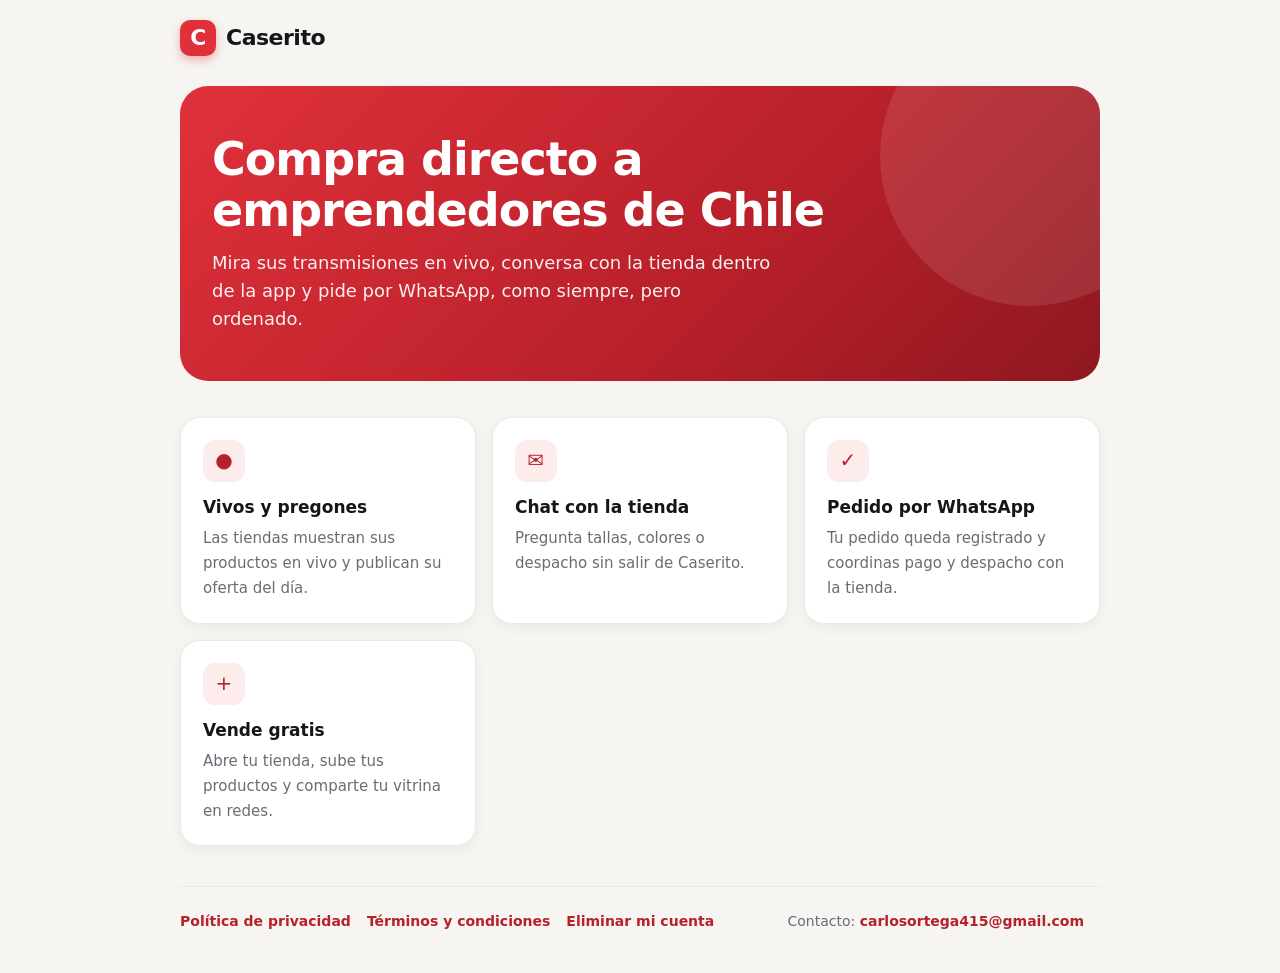
==== index.html @ 9cbbcf7a "Sitio de Caserito y políticas Co-Authored-By: Claude Opus 5.5 <noreply@anthropic.com> Claude-Session" ====
<!DOCTYPE html><html lang="es-CL"><head><meta charset="utf-8"><meta name="viewport" content="width=device-width, initial-scale=1">
<title>Caserito · Compra directo a emprendedores de Chile</title>
<meta name="description" content="Caserito: mira los vivos de emprendedores de Chile, conversa con la tienda y pide por WhatsApp.">
<style>
*{box-sizing:border-box}body{margin:0;font-family:system-ui,-apple-system,"Segoe UI",Roboto,sans-serif;color:#16161A;background:#F6F5F1;line-height:1.55}
.wrap{max-width:960px;margin:0 auto;padding:0 20px}
header{padding:20px 0}.brand{display:flex;align-items:center;gap:10px;font-weight:800;font-size:22px;letter-spacing:-.5px}
.logo{width:36px;height:36px;border-radius:10px;background:#E0313B;color:#fff;display:flex;align-items:center;justify-content:center;font-weight:800;box-shadow:0 4px 10px rgba(224,49,59,.35)}
.hero{background:linear-gradient(135deg,#E0313B,#B8202A 60%,#8E1720);color:#fff;border-radius:28px;padding:48px 32px;margin:10px 0 36px;position:relative;overflow:hidden}
.hero:before{content:"";position:absolute;right:-80px;top:-80px;width:300px;height:300px;border-radius:50%;background:rgba(255,255,255,.1)}
.hero h1{font-size:clamp(30px,5vw,46px);line-height:1.1;margin:0 0 14px;max-width:620px;letter-spacing:-1px;position:relative}
.hero p{font-size:18px;max-width:560px;opacity:.93;margin:0;position:relative}
.grid{display:grid;grid-template-columns:repeat(auto-fit,minmax(220px,1fr));gap:16px;margin-bottom:40px}
.card{background:#fff;border:1px solid #ECEAE4;border-radius:20px;padding:22px;box-shadow:0 4px 14px rgba(22,22,26,.05)}
.card b{display:block;font-size:17px;margin-bottom:6px}.card span{color:#6B6B76;font-size:15px}
.ic{width:42px;height:42px;border-radius:12px;background:#FDECEC;color:#B8202A;display:flex;align-items:center;justify-content:center;font-size:20px;margin-bottom:12px}
footer{border-top:1px solid #ECEAE4;padding:24px 0 40px;color:#6B6B76;font-size:14px;display:flex;flex-wrap:wrap;gap:16px;justify-content:space-between}
footer a{color:#B8202A;text-decoration:none;font-weight:600;margin-right:16px}
</style></head><body>
<div class="wrap">
<header><div class="brand"><div class="logo">C</div>Caserito</div></header>
<section class="hero"><h1>Compra directo a emprendedores de Chile</h1><p>Mira sus transmisiones en vivo, conversa con la tienda dentro de la app y pide por WhatsApp, como siempre, pero ordenado.</p></section>
<section class="grid">
<div class="card"><div class="ic">●</div><b>Vivos y pregones</b><span>Las tiendas muestran sus productos en vivo y publican su oferta del día.</span></div>
<div class="card"><div class="ic">✉</div><b>Chat con la tienda</b><span>Pregunta tallas, colores o despacho sin salir de Caserito.</span></div>
<div class="card"><div class="ic">✓</div><b>Pedido por WhatsApp</b><span>Tu pedido queda registrado y coordinas pago y despacho con la tienda.</span></div>
<div class="card"><div class="ic">+</div><b>Vende gratis</b><span>Abre tu tienda, sube tus productos y comparte tu vitrina en redes.</span></div>
</section>
<footer><div><a href="privacidad.html">Política de privacidad</a><a href="terminos.html">Términos y condiciones</a><a href="eliminar-cuenta.html">Eliminar mi cuenta</a></div><div>Contacto: <a href="mailto:carlosortega415@gmail.com">carlosortega415@gmail.com</a></div></footer>
</div></body></html>
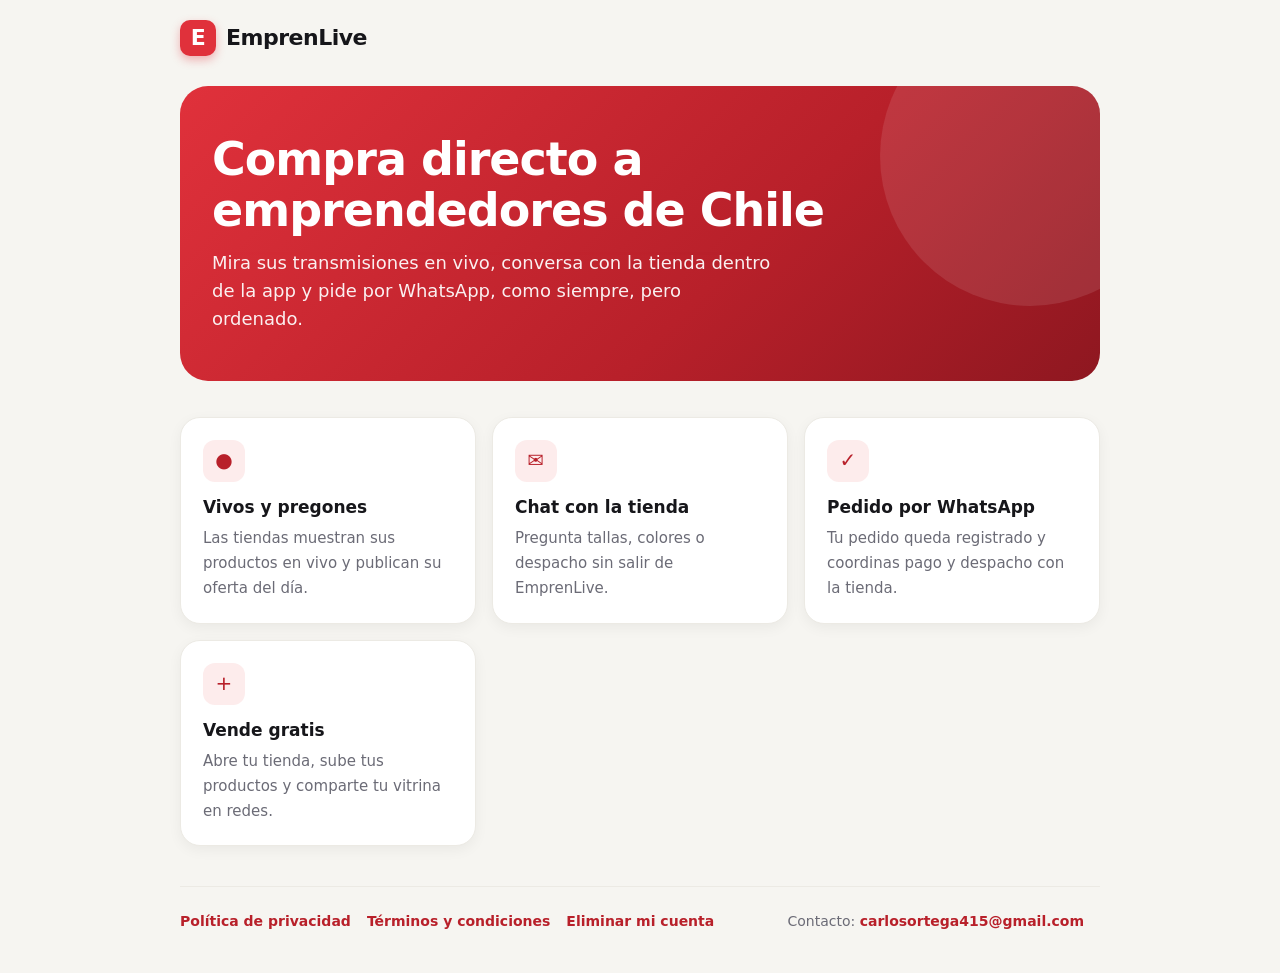
==== commit 6356646b: "Nuevo nombre: EmprenLive; política con vivos y cámara Co-Authored-By: Claude Opus 5.5 <noreply@anthr" ====
--- a/index.html
+++ b/index.html
@@ -1,6 +1,6 @@
 <!DOCTYPE html><html lang="es-CL"><head><meta charset="utf-8"><meta name="viewport" content="width=device-width, initial-scale=1">
-<title>Caserito · Compra directo a emprendedores de Chile</title>
-<meta name="description" content="Caserito: mira los vivos de emprendedores de Chile, conversa con la tienda y pide por WhatsApp.">
+<title>EmprenLive · Compra directo a emprendedores de Chile</title>
+<meta name="description" content="EmprenLive: mira los vivos de emprendedores de Chile, conversa con la tienda y pide por WhatsApp.">
 <style>
 *{box-sizing:border-box}body{margin:0;font-family:system-ui,-apple-system,"Segoe UI",Roboto,sans-serif;color:#16161A;background:#F6F5F1;line-height:1.55}
 .wrap{max-width:960px;margin:0 auto;padding:0 20px}
@@ -18,11 +18,11 @@
 footer a{color:#B8202A;text-decoration:none;font-weight:600;margin-right:16px}
 </style></head><body>
 <div class="wrap">
-<header><div class="brand"><div class="logo">C</div>Caserito</div></header>
+<header><div class="brand"><div class="logo">E</div>EmprenLive</div></header>
 <section class="hero"><h1>Compra directo a emprendedores de Chile</h1><p>Mira sus transmisiones en vivo, conversa con la tienda dentro de la app y pide por WhatsApp, como siempre, pero ordenado.</p></section>
 <section class="grid">
 <div class="card"><div class="ic">●</div><b>Vivos y pregones</b><span>Las tiendas muestran sus productos en vivo y publican su oferta del día.</span></div>
-<div class="card"><div class="ic">✉</div><b>Chat con la tienda</b><span>Pregunta tallas, colores o despacho sin salir de Caserito.</span></div>
+<div class="card"><div class="ic">✉</div><b>Chat con la tienda</b><span>Pregunta tallas, colores o despacho sin salir de EmprenLive.</span></div>
 <div class="card"><div class="ic">✓</div><b>Pedido por WhatsApp</b><span>Tu pedido queda registrado y coordinas pago y despacho con la tienda.</span></div>
 <div class="card"><div class="ic">+</div><b>Vende gratis</b><span>Abre tu tienda, sube tus productos y comparte tu vitrina en redes.</span></div>
 </section>
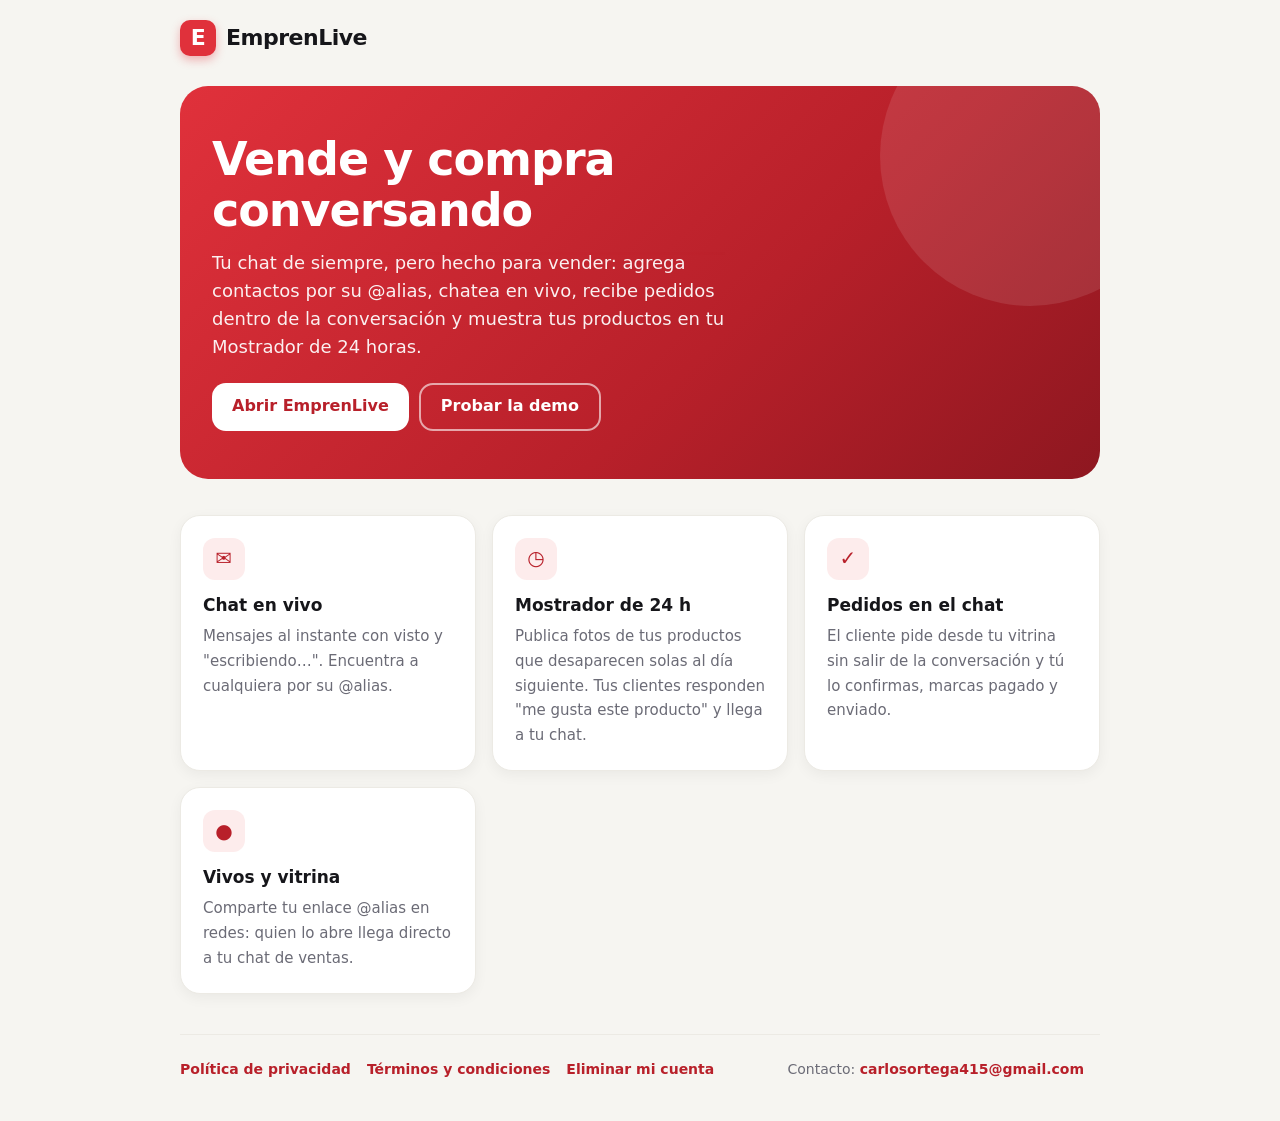
==== commit 530ddaa3: "App web de chat para ventas: contactos por @alias, chat en vivo, vitrina, pedidos y Mostrador de 24 " ====
--- a/index.html
+++ b/index.html
@@ -1,6 +1,6 @@
 <!DOCTYPE html><html lang="es-CL"><head><meta charset="utf-8"><meta name="viewport" content="width=device-width, initial-scale=1">
 <title>EmprenLive · Compra directo a emprendedores de Chile</title>
-<meta name="description" content="EmprenLive: mira los vivos de emprendedores de Chile, conversa con la tienda y pide por WhatsApp.">
+<meta name="description" content="EmprenLive: chatea en vivo con emprendedores de Chile, mira su Mostrador de 24 horas y haz tu pedido dentro del chat.">
 <style>
 *{box-sizing:border-box}body{margin:0;font-family:system-ui,-apple-system,"Segoe UI",Roboto,sans-serif;color:#16161A;background:#F6F5F1;line-height:1.55}
 .wrap{max-width:960px;margin:0 auto;padding:0 20px}
@@ -16,15 +16,16 @@
 .ic{width:42px;height:42px;border-radius:12px;background:#FDECEC;color:#B8202A;display:flex;align-items:center;justify-content:center;font-size:20px;margin-bottom:12px}
 footer{border-top:1px solid #ECEAE4;padding:24px 0 40px;color:#6B6B76;font-size:14px;display:flex;flex-wrap:wrap;gap:16px;justify-content:space-between}
 footer a{color:#B8202A;text-decoration:none;font-weight:600;margin-right:16px}
+.cta{display:flex;gap:10px;flex-wrap:wrap;margin-top:22px;position:relative}.cta a{display:inline-flex;align-items:center;height:48px;padding:0 20px;border-radius:14px;font-weight:800;text-decoration:none}.cta .w{background:#fff;color:#B8202A}.cta .o{border:2px solid rgba(255,255,255,.6);color:#fff}
 </style></head><body>
 <div class="wrap">
 <header><div class="brand"><div class="logo">E</div>EmprenLive</div></header>
-<section class="hero"><h1>Compra directo a emprendedores de Chile</h1><p>Mira sus transmisiones en vivo, conversa con la tienda dentro de la app y pide por WhatsApp, como siempre, pero ordenado.</p></section>
+<section class="hero"><h1>Vende y compra conversando</h1><p>Tu chat de siempre, pero hecho para vender: agrega contactos por su @alias, chatea en vivo, recibe pedidos dentro de la conversación y muestra tus productos en tu Mostrador de 24 horas.</p><div class="cta"><a class="w" href="app/">Abrir EmprenLive</a><a class="o" href="app/?demo">Probar la demo</a></div></section>
 <section class="grid">
-<div class="card"><div class="ic">●</div><b>Vivos y pregones</b><span>Las tiendas muestran sus productos en vivo y publican su oferta del día.</span></div>
-<div class="card"><div class="ic">✉</div><b>Chat con la tienda</b><span>Pregunta tallas, colores o despacho sin salir de EmprenLive.</span></div>
-<div class="card"><div class="ic">✓</div><b>Pedido por WhatsApp</b><span>Tu pedido queda registrado y coordinas pago y despacho con la tienda.</span></div>
-<div class="card"><div class="ic">+</div><b>Vende gratis</b><span>Abre tu tienda, sube tus productos y comparte tu vitrina en redes.</span></div>
+<div class="card"><div class="ic">✉</div><b>Chat en vivo</b><span>Mensajes al instante con visto y "escribiendo…". Encuentra a cualquiera por su @alias.</span></div>
+<div class="card"><div class="ic">◷</div><b>Mostrador de 24 h</b><span>Publica fotos de tus productos que desaparecen solas al día siguiente. Tus clientes responden "me gusta este producto" y llega a tu chat.</span></div>
+<div class="card"><div class="ic">✓</div><b>Pedidos en el chat</b><span>El cliente pide desde tu vitrina sin salir de la conversación y tú lo confirmas, marcas pagado y enviado.</span></div>
+<div class="card"><div class="ic">●</div><b>Vivos y vitrina</b><span>Comparte tu enlace @alias en redes: quien lo abre llega directo a tu chat de ventas.</span></div>
 </section>
 <footer><div><a href="privacidad.html">Política de privacidad</a><a href="terminos.html">Términos y condiciones</a><a href="eliminar-cuenta.html">Eliminar mi cuenta</a></div><div>Contacto: <a href="mailto:carlosortega415@gmail.com">carlosortega415@gmail.com</a></div></footer>
 </div></body></html>
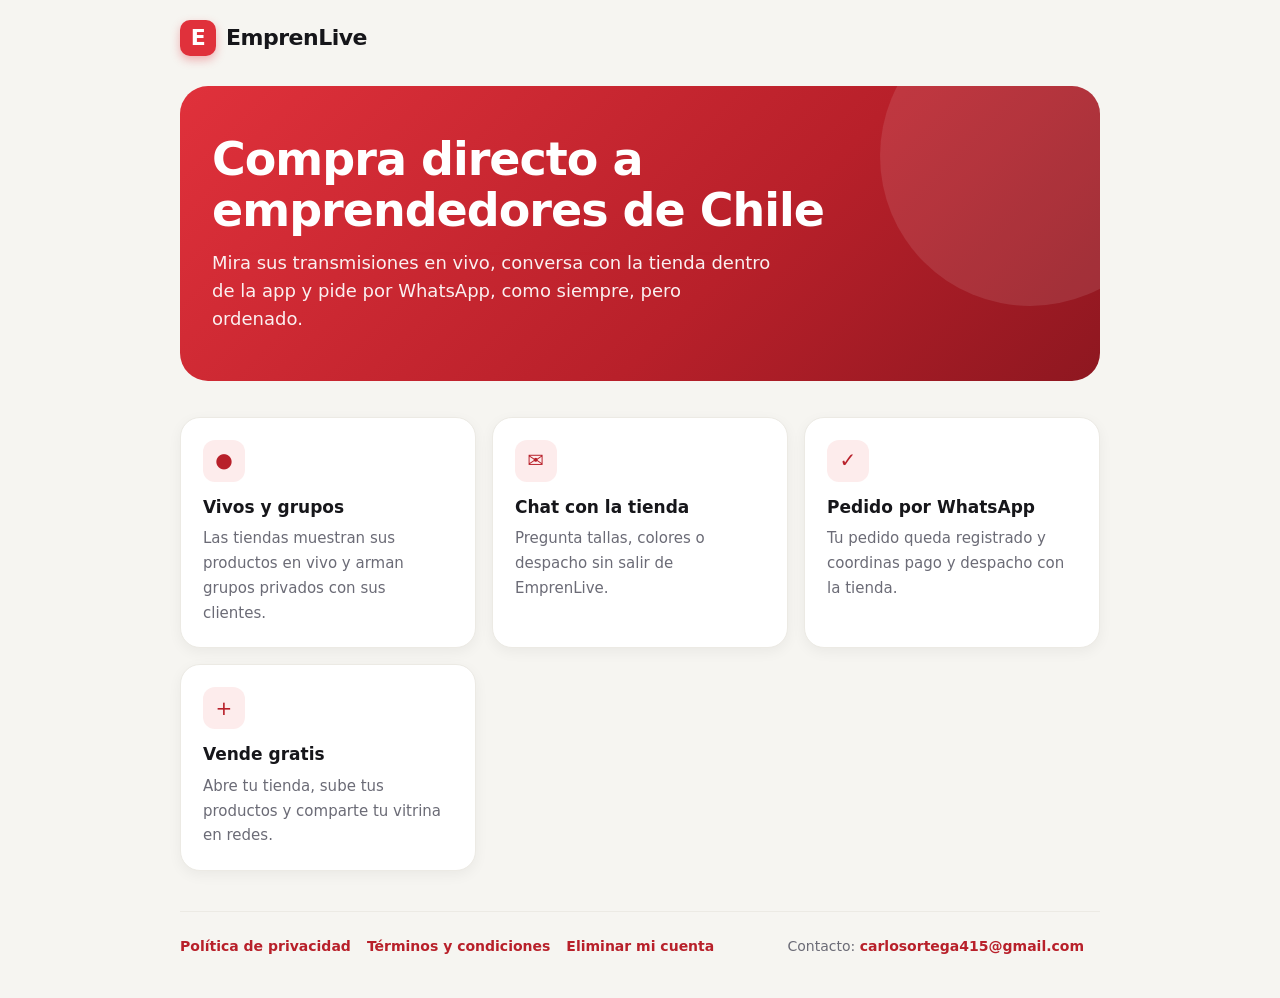
==== commit 22f490af: "Panel: minutos de video del mes y grupos; web sin pregones Co-Authored-By: Claude Opus 5.5 <noreply@" ====
--- a/index.html
+++ b/index.html
@@ -1,6 +1,6 @@
 <!DOCTYPE html><html lang="es-CL"><head><meta charset="utf-8"><meta name="viewport" content="width=device-width, initial-scale=1">
 <title>EmprenLive · Compra directo a emprendedores de Chile</title>
-<meta name="description" content="EmprenLive: chatea en vivo con emprendedores de Chile, mira su Mostrador de 24 horas y haz tu pedido dentro del chat.">
+<meta name="description" content="EmprenLive: mira los vivos de emprendedores de Chile, conversa con la tienda y pide por WhatsApp.">
 <style>
 *{box-sizing:border-box}body{margin:0;font-family:system-ui,-apple-system,"Segoe UI",Roboto,sans-serif;color:#16161A;background:#F6F5F1;line-height:1.55}
 .wrap{max-width:960px;margin:0 auto;padding:0 20px}
@@ -16,16 +16,15 @@
 .ic{width:42px;height:42px;border-radius:12px;background:#FDECEC;color:#B8202A;display:flex;align-items:center;justify-content:center;font-size:20px;margin-bottom:12px}
 footer{border-top:1px solid #ECEAE4;padding:24px 0 40px;color:#6B6B76;font-size:14px;display:flex;flex-wrap:wrap;gap:16px;justify-content:space-between}
 footer a{color:#B8202A;text-decoration:none;font-weight:600;margin-right:16px}
-.cta{display:flex;gap:10px;flex-wrap:wrap;margin-top:22px;position:relative}.cta a{display:inline-flex;align-items:center;height:48px;padding:0 20px;border-radius:14px;font-weight:800;text-decoration:none}.cta .w{background:#fff;color:#B8202A}.cta .o{border:2px solid rgba(255,255,255,.6);color:#fff}
 </style></head><body>
 <div class="wrap">
 <header><div class="brand"><div class="logo">E</div>EmprenLive</div></header>
-<section class="hero"><h1>Vende y compra conversando</h1><p>Tu chat de siempre, pero hecho para vender: agrega contactos por su @alias, chatea en vivo, recibe pedidos dentro de la conversación y muestra tus productos en tu Mostrador de 24 horas.</p><div class="cta"><a class="w" href="app/">Abrir EmprenLive</a><a class="o" href="app/?demo">Probar la demo</a></div></section>
+<section class="hero"><h1>Compra directo a emprendedores de Chile</h1><p>Mira sus transmisiones en vivo, conversa con la tienda dentro de la app y pide por WhatsApp, como siempre, pero ordenado.</p></section>
 <section class="grid">
-<div class="card"><div class="ic">✉</div><b>Chat en vivo</b><span>Mensajes al instante con visto y "escribiendo…". Encuentra a cualquiera por su @alias.</span></div>
-<div class="card"><div class="ic">◷</div><b>Mostrador de 24 h</b><span>Publica fotos de tus productos que desaparecen solas al día siguiente. Tus clientes responden "me gusta este producto" y llega a tu chat.</span></div>
-<div class="card"><div class="ic">✓</div><b>Pedidos en el chat</b><span>El cliente pide desde tu vitrina sin salir de la conversación y tú lo confirmas, marcas pagado y enviado.</span></div>
-<div class="card"><div class="ic">●</div><b>Vivos y vitrina</b><span>Comparte tu enlace @alias en redes: quien lo abre llega directo a tu chat de ventas.</span></div>
+<div class="card"><div class="ic">●</div><b>Vivos y grupos</b><span>Las tiendas muestran sus productos en vivo y arman grupos privados con sus clientes.</span></div>
+<div class="card"><div class="ic">✉</div><b>Chat con la tienda</b><span>Pregunta tallas, colores o despacho sin salir de EmprenLive.</span></div>
+<div class="card"><div class="ic">✓</div><b>Pedido por WhatsApp</b><span>Tu pedido queda registrado y coordinas pago y despacho con la tienda.</span></div>
+<div class="card"><div class="ic">+</div><b>Vende gratis</b><span>Abre tu tienda, sube tus productos y comparte tu vitrina en redes.</span></div>
 </section>
 <footer><div><a href="privacidad.html">Política de privacidad</a><a href="terminos.html">Términos y condiciones</a><a href="eliminar-cuenta.html">Eliminar mi cuenta</a></div><div>Contacto: <a href="mailto:carlosortega415@gmail.com">carlosortega415@gmail.com</a></div></footer>
 </div></body></html>
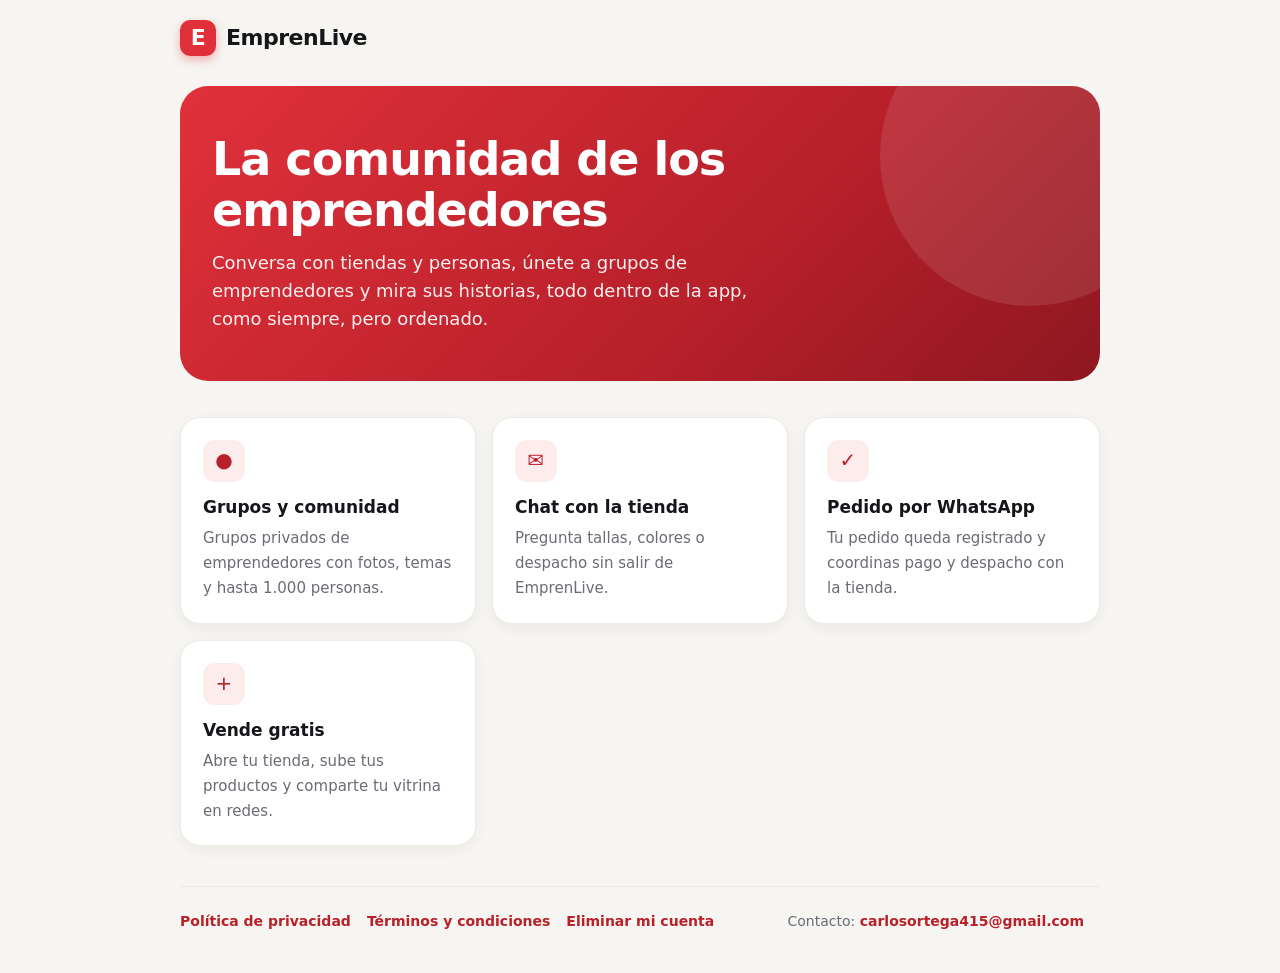
==== commit 7b2a39c7: "Web y panel sin vivos ni pedidos Co-Authored-By: Claude Opus 5.5 <noreply@anthropic.com> Claude-Sess" ====
--- a/index.html
+++ b/index.html
@@ -19,9 +19,9 @@
 </style></head><body>
 <div class="wrap">
 <header><div class="brand"><div class="logo">E</div>EmprenLive</div></header>
-<section class="hero"><h1>Compra directo a emprendedores de Chile</h1><p>Mira sus transmisiones en vivo, conversa con la tienda dentro de la app y pide por WhatsApp, como siempre, pero ordenado.</p></section>
+<section class="hero"><h1>La comunidad de los emprendedores</h1><p>Conversa con tiendas y personas, únete a grupos de emprendedores y mira sus historias, todo dentro de la app, como siempre, pero ordenado.</p></section>
 <section class="grid">
-<div class="card"><div class="ic">●</div><b>Vivos y grupos</b><span>Las tiendas muestran sus productos en vivo y arman grupos privados con sus clientes.</span></div>
+<div class="card"><div class="ic">●</div><b>Grupos y comunidad</b><span>Grupos privados de emprendedores con fotos, temas y hasta 1.000 personas.</span></div>
 <div class="card"><div class="ic">✉</div><b>Chat con la tienda</b><span>Pregunta tallas, colores o despacho sin salir de EmprenLive.</span></div>
 <div class="card"><div class="ic">✓</div><b>Pedido por WhatsApp</b><span>Tu pedido queda registrado y coordinas pago y despacho con la tienda.</span></div>
 <div class="card"><div class="ic">+</div><b>Vende gratis</b><span>Abre tu tienda, sube tus productos y comparte tu vitrina en redes.</span></div>
